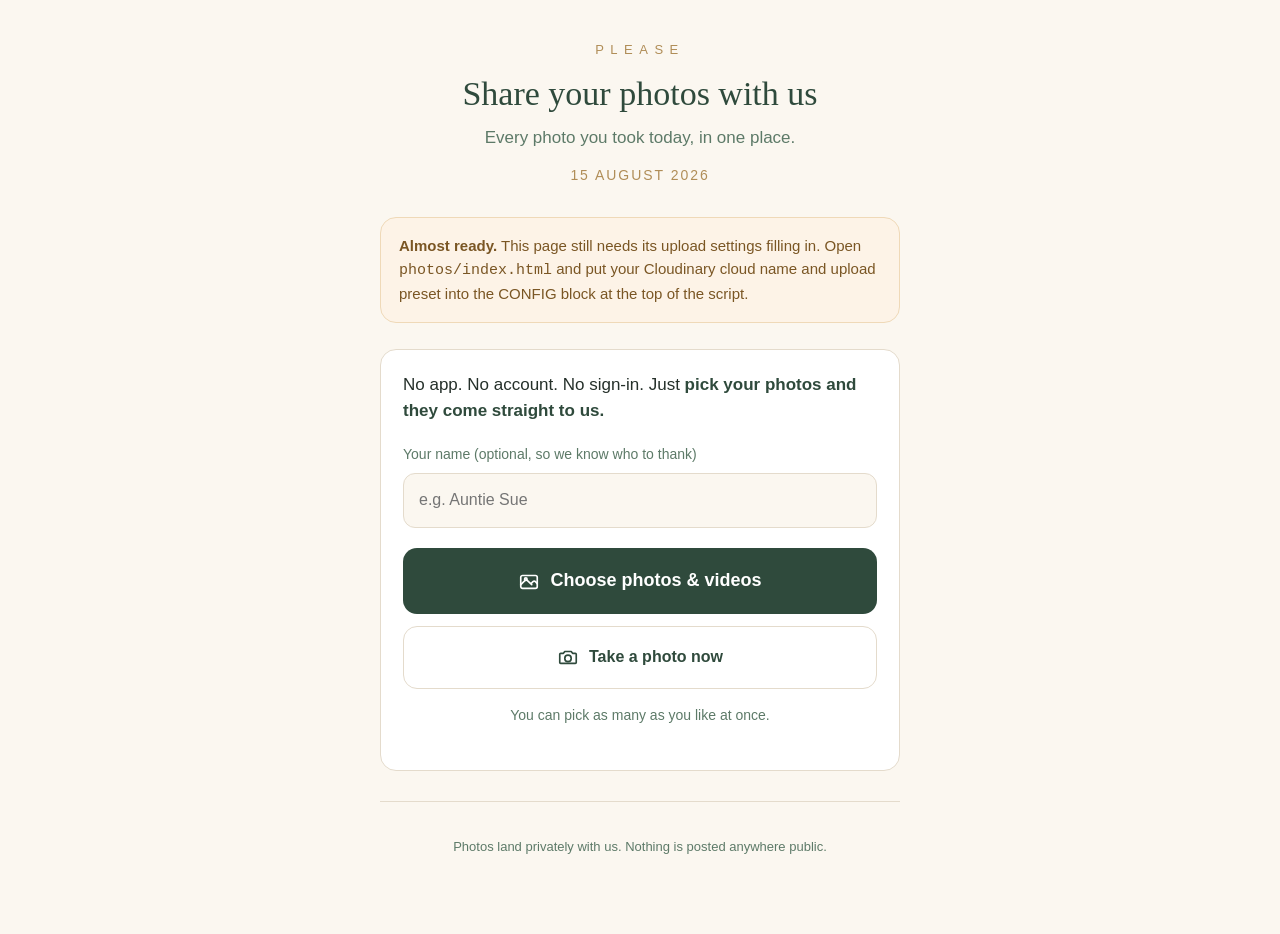
==== photos/index.html @ cc963e24 "Add QR-based guest photo upload page for the wedding Guests scan a QR code, land on /photos, and upl" ====
<!DOCTYPE html>
<html lang="en-GB">
<head>
<meta charset="utf-8" />
<meta name="viewport" content="width=device-width, initial-scale=1, viewport-fit=cover" />
<title>Share your photos with us</title>
<meta name="description" content="Send us the photos you took at our wedding. No app, no account, no fuss." />
<meta name="theme-color" content="#2f4a3c" />
<meta name="robots" content="noindex" />
<style>
  :root{
    --cream:#fbf7f0;
    --ink:#25302a;
    --green:#2f4a3c;
    --green-soft:#5d7a68;
    --gold:#b08d57;
    --line:#e4dbcc;
    --ok:#3f7d52;
    --bad:#a4453a;
    --radius:16px;
  }
  *{box-sizing:border-box}
  html,body{margin:0;padding:0}
  body{
    background:var(--cream);
    color:var(--ink);
    font:16px/1.55 -apple-system,BlinkMacSystemFont,"Segoe UI",Roboto,Helvetica,Arial,sans-serif;
    -webkit-text-size-adjust:100%;
    padding:0 0 64px;
  }
  .wrap{max-width:560px;margin:0 auto;padding:0 20px}
  header{text-align:center;padding:40px 0 8px}
  .flourish{color:var(--gold);letter-spacing:.5em;font-size:13px;text-transform:uppercase;margin:0 0 14px}
  h1{
    font-family:Georgia,"Times New Roman",serif;
    font-weight:400;
    font-size:34px;
    line-height:1.2;
    margin:0 0 10px;
    color:var(--green);
  }
  .sub{margin:0;color:var(--green-soft);font-size:17px}
  .date{margin:14px 0 0;color:var(--gold);font-size:14px;letter-spacing:.14em;text-transform:uppercase}

  .card{
    background:#fff;
    border:1px solid var(--line);
    border-radius:var(--radius);
    padding:22px;
    margin-top:26px;
  }
  .lede{margin:0 0 20px;font-size:17px}
  .lede strong{color:var(--green)}

  label.field{display:block;margin:0 0 20px}
  label.field span{display:block;font-size:14px;color:var(--green-soft);margin-bottom:7px}
  input[type=text]{
    width:100%;
    font:inherit;
    padding:14px 15px;
    border:1px solid var(--line);
    border-radius:12px;
    background:var(--cream);
    color:var(--ink);
  }
  input[type=text]:focus{outline:2px solid var(--gold);outline-offset:1px}

  .btn{
    display:flex;
    align-items:center;
    justify-content:center;
    gap:10px;
    width:100%;
    font:inherit;
    font-weight:600;
    padding:18px 20px;
    border-radius:14px;
    border:1px solid transparent;
    cursor:pointer;
    text-decoration:none;
    -webkit-tap-highlight-color:transparent;
  }
  .btn.primary{background:var(--green);color:#fff;font-size:18px}
  .btn.primary:active{background:#253b30}
  .btn.second{background:#fff;color:var(--green);border-color:var(--line);margin-top:12px}
  .btn.second:active{background:var(--cream)}
  .btn svg{width:22px;height:22px;flex:none}

  .hint{margin:16px 0 0;font-size:14px;color:var(--green-soft);text-align:center}

  #list{list-style:none;margin:22px 0 0;padding:0}
  #list li{
    display:flex;
    gap:12px;
    align-items:center;
    padding:11px 0;
    border-top:1px solid var(--line);
  }
  .thumb{
    width:46px;height:46px;flex:none;
    border-radius:9px;
    background:var(--cream) center/cover no-repeat;
    border:1px solid var(--line);
    display:flex;align-items:center;justify-content:center;
    color:var(--green-soft);font-size:18px;
  }
  .meta{flex:1;min-width:0}
  .fname{
    font-size:14px;
    white-space:nowrap;overflow:hidden;text-overflow:ellipsis;
    color:var(--green-soft);
  }
  .bar{height:6px;border-radius:6px;background:var(--line);margin-top:6px;overflow:hidden}
  .bar i{display:block;height:100%;width:0;background:var(--green);transition:width .25s ease}
  .state{font-size:13px;margin-top:5px;color:var(--green-soft)}
  li.done .state{color:var(--ok);font-weight:600}
  li.done .bar{display:none}
  li.failed .state{color:var(--bad)}
  li.failed .bar{display:none}
  .retry{
    font:inherit;font-size:13px;font-weight:600;
    background:none;border:0;color:var(--green);
    text-decoration:underline;cursor:pointer;padding:0;margin-left:8px;
  }

  #tally{
    margin-top:22px;
    text-align:center;
    background:#eef3ee;
    border:1px solid #d5e2d8;
    border-radius:var(--radius);
    padding:18px;
    color:var(--green);
    display:none;
  }
  #tally.show{display:block}
  #tally b{font-size:20px;font-family:Georgia,serif;font-weight:400}

  .notice{
    margin-top:22px;
    border-radius:var(--radius);
    padding:16px 18px;
    font-size:15px;
    display:none;
  }
  .notice.show{display:block}
  .notice.warn{background:#fdf3e7;border:1px solid #efd9b8;color:#7a5624}

  footer{text-align:center;margin-top:34px;font-size:13px;color:var(--green-soft);line-height:1.7}
  footer a{color:var(--green)}
  .rule{border:0;border-top:1px solid var(--line);margin:30px 0}
</style>
</head>
<body>

<div class="wrap">

  <header>
    <p class="flourish">Please</p>
    <h1 id="heading">Share your photos with us</h1>
    <p class="sub">Every photo you took today, in one place.</p>
    <p class="date" id="date-line"></p>
  </header>

  <div class="notice warn" id="setup-warning">
    <strong>Almost ready.</strong> This page still needs its upload settings filling in.
    Open <code>photos/index.html</code> and put your Cloudinary cloud name and upload preset into the
    CONFIG block at the top of the script.
  </div>

  <div class="card">
    <p class="lede">No app. No account. No sign-in. Just <strong>pick your photos and they come straight to us.</strong></p>

    <label class="field">
      <span>Your name (optional, so we know who to thank)</span>
      <input type="text" id="guest" autocomplete="name" placeholder="e.g. Auntie Sue" maxlength="60" />
    </label>

    <button class="btn primary" id="pick">
      <svg viewBox="0 0 24 24" fill="none" stroke="currentColor" stroke-width="1.8" stroke-linecap="round" stroke-linejoin="round" aria-hidden="true"><rect x="3" y="6" width="18" height="14" rx="2"/><path d="M3 16l4.5-4.5a2 2 0 0 1 2.8 0L15 16"/><path d="M14.5 14.5l1.8-1.8a2 2 0 0 1 2.8 0L21 15"/><circle cx="8.5" cy="10" r="1.4"/></svg>
      Choose photos &amp; videos
    </button>

    <button class="btn second" id="snap">
      <svg viewBox="0 0 24 24" fill="none" stroke="currentColor" stroke-width="1.8" stroke-linecap="round" stroke-linejoin="round" aria-hidden="true"><path d="M4 8h3l1.5-2h7L17 8h3a1 1 0 0 1 1 1v9a1 1 0 0 1-1 1H4a1 1 0 0 1-1-1V9a1 1 0 0 1 1-1z"/><circle cx="12" cy="13.5" r="3.5"/></svg>
      Take a photo now
    </button>

    <p class="hint">You can pick as many as you like at once.</p>

    <ul id="list"></ul>
  </div>

  <div id="tally"></div>

  <input type="file" id="file-pick" accept="image/*,video/*" multiple hidden />
  <input type="file" id="file-snap" accept="image/*" capture="environment" hidden />

  <hr class="rule" />

  <footer>
    <p id="google-line" style="display:none"></p>
    <p>Photos land privately with us. Nothing is posted anywhere public.</p>
  </footer>

</div>

<script>
/* ------------------------------------------------------------------
   CONFIG. Fill these four in, save, commit. Nothing else needs editing.
   Setup instructions are in photos/README.md.
------------------------------------------------------------------ */
var CONFIG = {
  // Shown as the big heading. Leave blank to keep "Share your photos with us".
  coupleNames: "",

  // Shown under the heading in small gold capitals. Leave blank to hide.
  weddingDate: "15 August 2026",

  // From your Cloudinary dashboard, top left. Example: "dxa1b2c3d"
  cloudName: "PASTE_CLOUD_NAME_HERE",

  // The unsigned upload preset you created. Example: "wedding_guests"
  uploadPreset: "PASTE_UPLOAD_PRESET_HERE",

  // Optional. A Google Photos shared album link, offered as an extra
  // for guests who already use Google Photos. Leave blank to hide.
  googlePhotosLink: ""
};

/* ------------------------------------------------------------------
   Everything below is the working part. You should not need to touch it.
------------------------------------------------------------------ */
(function () {
  "use strict";

  var MAX_IMAGE_BYTES = 9.5 * 1024 * 1024;   // Cloudinary free plan caps images at 10MB
  var MAX_VIDEO_BYTES = 99 * 1024 * 1024;    // and videos at 100MB
  var CONCURRENCY = 2;
  var MAX_ATTEMPTS = 3;

  var endpoint = "https://api.cloudinary.com/v1_1/" + CONFIG.cloudName + "/auto/upload";
  var configured = CONFIG.cloudName.indexOf("PASTE") === -1 &&
                   CONFIG.uploadPreset.indexOf("PASTE") === -1 &&
                   CONFIG.cloudName.length > 0 && CONFIG.uploadPreset.length > 0;

  var $ = function (id) { return document.getElementById(id); };
  var listEl = $("list");
  var guestEl = $("guest");
  var tallyEl = $("tally");

  var queue = [];
  var active = 0;
  var seq = 0;
  var sentThisVisit = 0;

  /* ---------- page furniture ---------- */

  if (CONFIG.coupleNames) {
    $("heading").textContent = CONFIG.coupleNames;
    document.title = CONFIG.coupleNames + " | Share your photos";
  }
  if (CONFIG.weddingDate) {
    $("date-line").textContent = CONFIG.weddingDate;
  }
  if (CONFIG.googlePhotosLink) {
    var gl = $("google-line");
    gl.style.display = "";
    gl.innerHTML = 'Already use Google Photos? You can also ' +
      '<a href="' + CONFIG.googlePhotosLink + '" rel="noopener">add them to our shared album</a>.';
  }
  if (!configured) {
    $("setup-warning").classList.add("show");
  }

  try {
    var savedName = localStorage.getItem("wedding_guest_name");
    if (savedName) { guestEl.value = savedName; }
  } catch (e) {}

  guestEl.addEventListener("change", function () {
    try { localStorage.setItem("wedding_guest_name", guestEl.value.trim()); } catch (e) {}
  });

  $("pick").addEventListener("click", function () { $("file-pick").click(); });
  $("snap").addEventListener("click", function () { $("file-snap").click(); });
  $("file-pick").addEventListener("change", onFiles);
  $("file-snap").addEventListener("change", onFiles);

  window.addEventListener("beforeunload", function (e) {
    if (active > 0 || queue.some(function (i) { return i.status === "waiting"; })) {
      e.preventDefault();
      e.returnValue = "";
    }
  });

  /* ---------- picking files ---------- */

  function onFiles(ev) {
    var files = Array.prototype.slice.call(ev.target.files || []);
    ev.target.value = "";
    if (!files.length) { return; }

    if (!configured) {
      alert("This page is not finished being set up yet. Please tell the couple.");
      return;
    }

    files.forEach(addToQueue);
    pump();
  }

  function addToQueue(file) {
    var item = {
      id: ++seq,
      file: file,
      name: file.name || ("photo-" + seq),
      isVideo: (file.type || "").indexOf("video/") === 0,
      status: "waiting",
      attempts: 0
    };
    item.el = renderRow(item);
    queue.push(item);
  }

  function renderRow(item) {
    var li = document.createElement("li");
    li.id = "row-" + item.id;

    var thumb = document.createElement("div");
    thumb.className = "thumb";
    if (item.isVideo) {
      thumb.textContent = "▶";
    } else {
      try {
        var url = URL.createObjectURL(item.file);
        thumb.style.backgroundImage = "url(" + url + ")";
        item.objectUrl = url;
      } catch (e) {
        thumb.textContent = "✦";
      }
    }

    var meta = document.createElement("div");
    meta.className = "meta";

    var fname = document.createElement("div");
    fname.className = "fname";
    fname.textContent = item.name;

    var bar = document.createElement("div");
    bar.className = "bar";
    var fill = document.createElement("i");
    bar.appendChild(fill);

    var state = document.createElement("div");
    state.className = "state";
    state.textContent = "Waiting";

    meta.appendChild(fname);
    meta.appendChild(bar);
    meta.appendChild(state);
    li.appendChild(thumb);
    li.appendChild(meta);
    listEl.appendChild(li);

    item.fill = fill;
    item.state = state;
    return li;
  }

  function setState(item, text, cls) {
    item.state.textContent = text;
    item.el.className = cls || "";
  }

  function setProgress(item, pct) {
    item.fill.style.width = Math.max(2, Math.min(100, pct)) + "%";
  }

  /* ---------- the queue ---------- */

  function pump() {
    while (active < CONCURRENCY) {
      var next = null;
      for (var i = 0; i < queue.length; i++) {
        if (queue[i].status === "waiting") { next = queue[i]; break; }
      }
      if (!next) { return; }
      start(next);
    }
  }

  function start(item) {
    item.status = "running";
    active++;
    item.attempts++;
    setState(item, "Getting it ready");
    setProgress(item, 3);

    prepare(item.file).then(function (blob) {
      if (item.isVideo && blob.size > MAX_VIDEO_BYTES) {
        throw new Error("TOO_BIG_VIDEO");
      }
      return send(item, blob);
    }).then(function () {
      item.status = "done";
      active--;
      sentThisVisit++;
      setState(item, "Sent, thank you", "done");
      if (item.objectUrl) { try { URL.revokeObjectURL(item.objectUrl); } catch (e) {} }
      updateTally();
      pump();
    }).catch(function (err) {
      active--;
      var fatal = err && (err.message === "TOO_BIG_VIDEO" || err.fatal);

      if (!fatal && item.attempts < MAX_ATTEMPTS) {
        item.status = "waiting";
        setState(item, "Connection wobbled, trying again");
        setTimeout(pump, 1200 * item.attempts);
        return;
      }

      item.status = "failed";
      if (err && err.message === "TOO_BIG_VIDEO") {
        setState(item, "This video is too long to send. A shorter clip will work.", "failed");
      } else {
        setState(item, "Did not send.", "failed");
        var again = document.createElement("button");
        again.className = "retry";
        again.type = "button";
        again.textContent = "Try again";
        again.addEventListener("click", function () {
          again.remove();
          item.attempts = 0;
          item.status = "waiting";
          setState(item, "Waiting");
          pump();
        });
        item.state.appendChild(again);
      }
      pump();
    });
  }

  function updateTally() {
    if (!sentThisVisit) { return; }
    tallyEl.classList.add("show");
    tallyEl.innerHTML = "<b>" + sentThisVisit + (sentThisVisit === 1 ? " photo" : " photos") +
      " safely with us.</b><br>Thank you. Come back and add more any time today.";
  }

  /* ---------- shrink only when we have to ---------- */

  function prepare(file) {
    if ((file.type || "").indexOf("image/") !== 0) {
      return Promise.resolve(file);
    }
    if (file.size <= MAX_IMAGE_BYTES) {
      return Promise.resolve(file);
    }
    return shrink(file).catch(function () { return file; });
  }

  function shrink(file) {
    return loadImage(file).then(function (img) {
      var attempts = [
        { max: 3200, q: 0.86 },
        { max: 2600, q: 0.80 },
        { max: 2000, q: 0.72 }
      ];

      function tryAt(i) {
        if (i >= attempts.length) { return Promise.resolve(file); }
        var a = attempts[i];
        var w = img.width, h = img.height;
        var scale = Math.min(1, a.max / Math.max(w, h));
        var canvas = document.createElement("canvas");
        canvas.width = Math.round(w * scale);
        canvas.height = Math.round(h * scale);
        canvas.getContext("2d").drawImage(img, 0, 0, canvas.width, canvas.height);

        return toBlob(canvas, a.q).then(function (blob) {
          if (blob && blob.size <= MAX_IMAGE_BYTES) { return blob; }
          return tryAt(i + 1);
        });
      }

      return tryAt(0);
    });
  }

  function loadImage(file) {
    if (window.createImageBitmap) {
      return createImageBitmap(file);
    }
    return new Promise(function (resolve, reject) {
      var img = new Image();
      var url = URL.createObjectURL(file);
      img.onload = function () { URL.revokeObjectURL(url); resolve(img); };
      img.onerror = function () { URL.revokeObjectURL(url); reject(new Error("decode")); };
      img.src = url;
    });
  }

  function toBlob(canvas, quality) {
    return new Promise(function (resolve) {
      canvas.toBlob(function (b) { resolve(b); }, "image/jpeg", quality);
    });
  }

  /* ---------- the upload itself ---------- */

  function send(item, blob, minimal) {
    return new Promise(function (resolve, reject) {
      var form = new FormData();
      form.append("file", blob, item.name);
      form.append("upload_preset", CONFIG.uploadPreset);

      if (!minimal) {
        var who = guestEl.value.trim();
        if (who) {
          form.append("context", "guest=" + who.replace(/[|=]/g, " ").slice(0, 60));
          var tag = who.toLowerCase().replace(/[^a-z0-9]+/g, "-").replace(/^-|-$/g, "").slice(0, 40);
          if (tag) { form.append("tags", "guest-upload," + tag); }
        } else {
          form.append("tags", "guest-upload");
        }
      }

      var xhr = new XMLHttpRequest();
      xhr.open("POST", endpoint, true);
      xhr.timeout = 10 * 60 * 1000;

      xhr.upload.onprogress = function (e) {
        if (e.lengthComputable) {
          var pct = Math.round((e.loaded / e.total) * 100);
          setProgress(item, pct);
          setState(item, pct < 100 ? "Sending " + pct + "%" : "Nearly there");
        }
      };

      xhr.onload = function () {
        if (xhr.status >= 200 && xhr.status < 300) {
          resolve();
          return;
        }
        // If the preset rejects the extra fields, send the bare minimum instead.
        if (xhr.status === 400 && !minimal) {
          send(item, blob, true).then(resolve, reject);
          return;
        }
        var err = new Error("HTTP " + xhr.status);
        if (xhr.status === 400 || xhr.status === 401 || xhr.status === 403 || xhr.status === 420) {
          err.fatal = true;
        }
        reject(err);
      };

      xhr.onerror = function () { reject(new Error("network")); };
      xhr.ontimeout = function () { reject(new Error("timeout")); };
      xhr.onabort = function () { reject(new Error("aborted")); };

      xhr.send(form);
    });
  }
})();
</script>
</body>
</html>
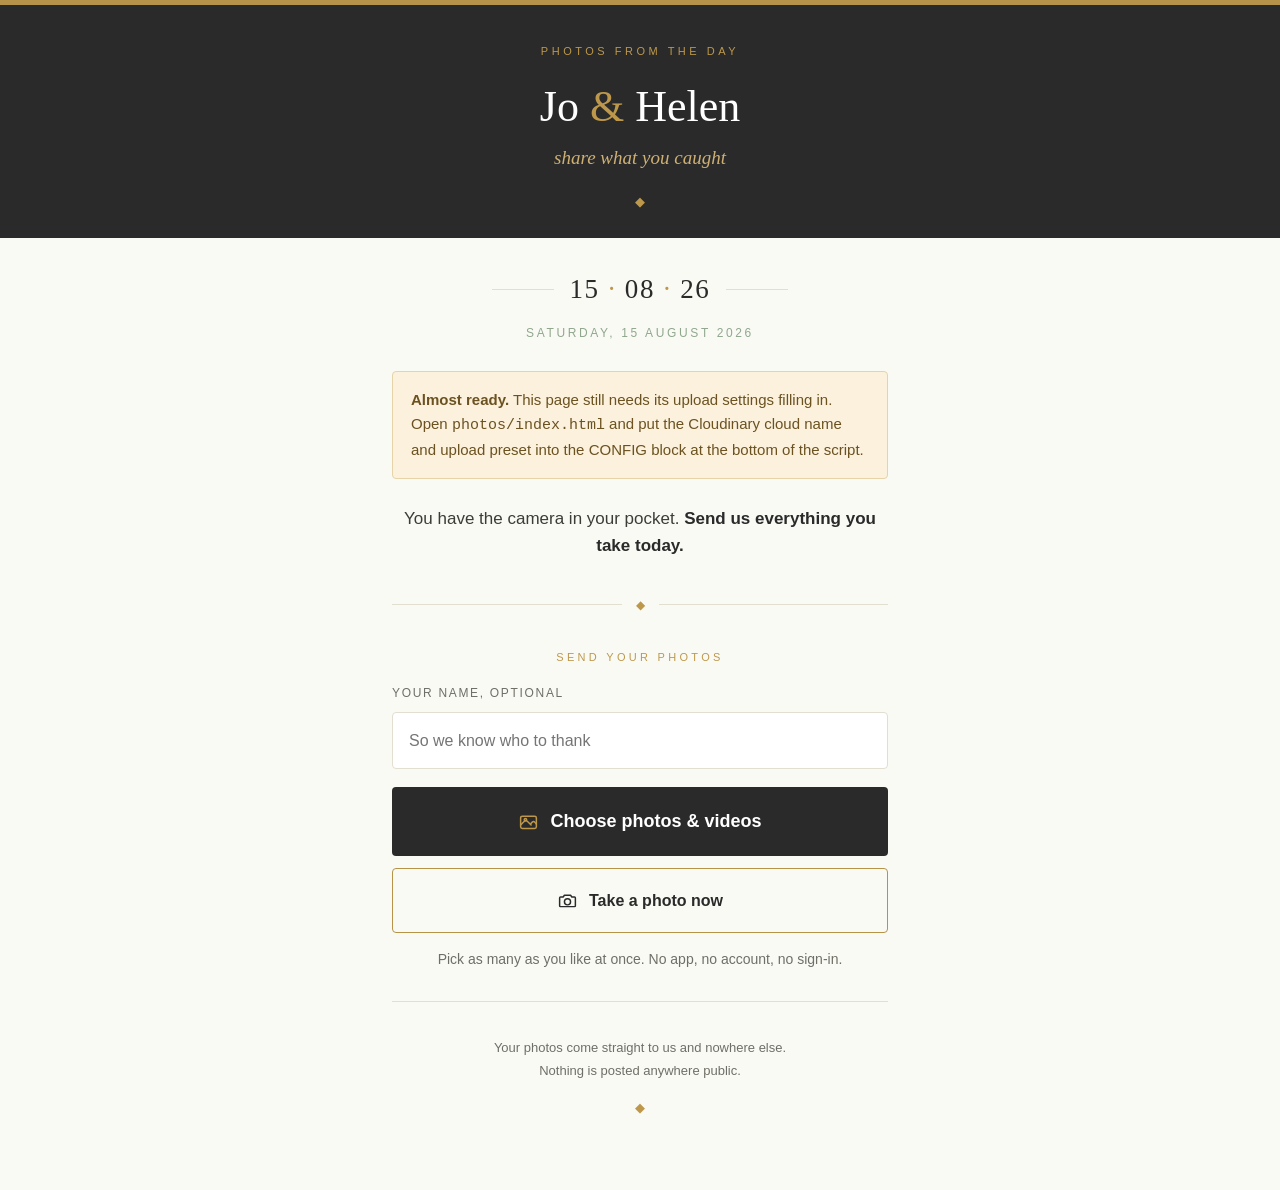
==== commit 2446b432: "Restyle the photo upload page and signs in the wedding brand Colours sampled directly from our_weddi" ====
--- a/photos/index.html
+++ b/photos/index.html
@@ -3,196 +3,253 @@
 <head>
 <meta charset="utf-8" />
 <meta name="viewport" content="width=device-width, initial-scale=1, viewport-fit=cover" />
-<title>Share your photos with us</title>
+<title>Jo &amp; Helen | Share your photos</title>
 <meta name="description" content="Send us the photos you took at our wedding. No app, no account, no fuss." />
-<meta name="theme-color" content="#2f4a3c" />
+<meta name="theme-color" content="#2a2a2a" />
 <meta name="robots" content="noindex" />
 <style>
   :root{
-    --cream:#fbf7f0;
-    --ink:#25302a;
-    --green:#2f4a3c;
-    --green-soft:#5d7a68;
-    --gold:#b08d57;
-    --line:#e4dbcc;
-    --ok:#3f7d52;
-    --bad:#a4453a;
-    --radius:16px;
+    --charcoal:#2a2a2a;
+    --cream:#fafaf5;
+    --gold:#bd984b;
+    --gold-rule:#b79349;
+    --gold-light:#ceb074;
+    --sage:#90a78d;
+    --ink:#2a2a2a;
+    --muted:#6f6f68;
+    --hair:#e2ded0;
+    --serif:Georgia,"Times New Roman",Times,serif;
   }
   *{box-sizing:border-box}
   html,body{margin:0;padding:0}
   body{
     background:var(--cream);
     color:var(--ink);
-    font:16px/1.55 -apple-system,BlinkMacSystemFont,"Segoe UI",Roboto,Helvetica,Arial,sans-serif;
+    font:16px/1.6 -apple-system,BlinkMacSystemFont,"Segoe UI",Roboto,Helvetica,Arial,sans-serif;
     -webkit-text-size-adjust:100%;
-    padding:0 0 64px;
-  }
-  .wrap{max-width:560px;margin:0 auto;padding:0 20px}
-  header{text-align:center;padding:40px 0 8px}
-  .flourish{color:var(--gold);letter-spacing:.5em;font-size:13px;text-transform:uppercase;margin:0 0 14px}
-  h1{
-    font-family:Georgia,"Times New Roman",serif;
+    padding-bottom:60px;
+  }
+  .wrap{max-width:540px;margin:0 auto;padding:0 22px}
+
+  /* ---------- charcoal header band, as per the invitation ---------- */
+  .band{
+    background:var(--charcoal);
+    border-top:5px solid var(--gold-rule);
+    color:#fff;
+    text-align:center;
+    padding:38px 22px 30px;
+  }
+  .eyebrow{
+    margin:0 0 22px;
+    color:var(--gold);
+    font-size:11px;
+    letter-spacing:.32em;
+    text-transform:uppercase;
+  }
+  .names{
+    font-family:var(--serif);
     font-weight:400;
-    font-size:34px;
-    line-height:1.2;
-    margin:0 0 10px;
-    color:var(--green);
-  }
-  .sub{margin:0;color:var(--green-soft);font-size:17px}
-  .date{margin:14px 0 0;color:var(--gold);font-size:14px;letter-spacing:.14em;text-transform:uppercase}
-
-  .card{
+    font-size:44px;
+    line-height:1.1;
+    margin:0 0 12px;
+    color:#fff;
+  }
+  .names .amp{color:var(--gold)}
+  .band .italic{
+    font-family:var(--serif);
+    font-style:italic;
+    font-size:19px;
+    color:var(--gold-light);
+    margin:0 0 22px;
+  }
+  .diamond{
+    color:var(--gold);
+    font-size:13px;
+    line-height:1;
+    margin:0;
+  }
+
+  /* ---------- date treatment ---------- */
+  .datewrap{text-align:center;padding:30px 0 4px}
+  .dateline{
+    display:flex;align-items:center;justify-content:center;gap:16px;
+  }
+  .dateline span{
+    font-family:var(--serif);
+    font-size:27px;
+    letter-spacing:.06em;
+    color:var(--ink);
+    white-space:nowrap;
+  }
+  .dateline span i{color:var(--gold);font-style:normal}
+  .dateline em{flex:0 1 62px;height:1px;background:var(--hair);display:block}
+  .dayline{
+    margin:12px 0 0;
+    color:var(--sage);
+    font-size:12px;
+    letter-spacing:.22em;
+    text-transform:uppercase;
+  }
+
+  hr.rule{border:0;border-top:1px solid var(--hair);margin:30px 0}
+  .divider{text-align:center;margin:32px 0;position:relative}
+  .divider::before{
+    content:"";position:absolute;left:0;right:0;top:50%;
+    border-top:1px solid var(--hair);
+  }
+  .divider span{
+    position:relative;background:var(--cream);padding:0 14px;
+    color:var(--gold);font-size:12px;line-height:1;
+  }
+
+  .lede{margin:26px 0 24px;font-size:17px;text-align:center;color:#3d3d38}
+  .lede strong{color:var(--ink)}
+
+  .section-label{
+    text-align:center;
+    color:var(--gold);
+    font-size:11px;
+    letter-spacing:.3em;
+    text-transform:uppercase;
+    margin:0 0 18px;
+  }
+
+  label.field{display:block;margin:0 0 18px}
+  label.field span{
+    display:block;font-size:12px;letter-spacing:.14em;text-transform:uppercase;
+    color:var(--muted);margin-bottom:8px;
+  }
+  input[type=text]{
+    width:100%;font:inherit;
+    padding:15px 16px;
+    border:1px solid var(--hair);
+    border-radius:4px;
     background:#fff;
-    border:1px solid var(--line);
-    border-radius:var(--radius);
-    padding:22px;
-    margin-top:26px;
-  }
-  .lede{margin:0 0 20px;font-size:17px}
-  .lede strong{color:var(--green)}
-
-  label.field{display:block;margin:0 0 20px}
-  label.field span{display:block;font-size:14px;color:var(--green-soft);margin-bottom:7px}
-  input[type=text]{
-    width:100%;
-    font:inherit;
-    padding:14px 15px;
-    border:1px solid var(--line);
-    border-radius:12px;
-    background:var(--cream);
     color:var(--ink);
   }
   input[type=text]:focus{outline:2px solid var(--gold);outline-offset:1px}
 
   .btn{
-    display:flex;
-    align-items:center;
-    justify-content:center;
-    gap:10px;
-    width:100%;
-    font:inherit;
-    font-weight:600;
-    padding:18px 20px;
-    border-radius:14px;
+    display:flex;align-items:center;justify-content:center;gap:11px;
+    width:100%;font:inherit;font-weight:600;
+    padding:19px 20px;
+    border-radius:4px;
     border:1px solid transparent;
-    cursor:pointer;
-    text-decoration:none;
+    cursor:pointer;text-decoration:none;
     -webkit-tap-highlight-color:transparent;
   }
-  .btn.primary{background:var(--green);color:#fff;font-size:18px}
-  .btn.primary:active{background:#253b30}
-  .btn.second{background:#fff;color:var(--green);border-color:var(--line);margin-top:12px}
-  .btn.second:active{background:var(--cream)}
-  .btn svg{width:22px;height:22px;flex:none}
-
-  .hint{margin:16px 0 0;font-size:14px;color:var(--green-soft);text-align:center}
-
-  #list{list-style:none;margin:22px 0 0;padding:0}
-  #list li{
-    display:flex;
-    gap:12px;
-    align-items:center;
-    padding:11px 0;
-    border-top:1px solid var(--line);
-  }
+  .btn.primary{background:var(--charcoal);color:#fff;font-size:18px}
+  .btn.primary:active{background:#161616}
+  .btn.second{background:transparent;color:var(--charcoal);border-color:var(--gold-rule);margin-top:12px}
+  .btn.second:active{background:#f2efe2}
+  .btn svg{width:21px;height:21px;flex:none}
+  .btn.primary svg{color:var(--gold)}
+
+  .hint{margin:15px 0 0;font-size:14px;color:var(--muted);text-align:center}
+
+  #list{list-style:none;margin:24px 0 0;padding:0}
+  #list li{display:flex;gap:13px;align-items:center;padding:12px 0;border-top:1px solid var(--hair)}
   .thumb{
     width:46px;height:46px;flex:none;
-    border-radius:9px;
-    background:var(--cream) center/cover no-repeat;
-    border:1px solid var(--line);
+    border-radius:3px;
+    background:#efece0 center/cover no-repeat;
+    border:1px solid var(--hair);
     display:flex;align-items:center;justify-content:center;
-    color:var(--green-soft);font-size:18px;
+    color:var(--gold);font-size:17px;
   }
   .meta{flex:1;min-width:0}
-  .fname{
-    font-size:14px;
-    white-space:nowrap;overflow:hidden;text-overflow:ellipsis;
-    color:var(--green-soft);
-  }
-  .bar{height:6px;border-radius:6px;background:var(--line);margin-top:6px;overflow:hidden}
-  .bar i{display:block;height:100%;width:0;background:var(--green);transition:width .25s ease}
-  .state{font-size:13px;margin-top:5px;color:var(--green-soft)}
-  li.done .state{color:var(--ok);font-weight:600}
-  li.done .bar{display:none}
-  li.failed .state{color:var(--bad)}
-  li.failed .bar{display:none}
+  .fname{font-size:14px;white-space:nowrap;overflow:hidden;text-overflow:ellipsis;color:var(--muted)}
+  .bar{height:5px;border-radius:5px;background:#eae6d8;margin-top:7px;overflow:hidden}
+  .bar i{display:block;height:100%;width:0;background:var(--gold);transition:width .25s ease}
+  .state{font-size:13px;margin-top:6px;color:var(--muted)}
+  li.done .state{color:#5c7a58;font-weight:600}
+  li.done .bar,li.failed .bar{display:none}
+  li.failed .state{color:#9c4a3c}
   .retry{
     font:inherit;font-size:13px;font-weight:600;
-    background:none;border:0;color:var(--green);
+    background:none;border:0;color:var(--charcoal);
     text-decoration:underline;cursor:pointer;padding:0;margin-left:8px;
   }
 
   #tally{
-    margin-top:22px;
+    display:none;
+    margin-top:28px;
+    background:var(--charcoal);
+    color:#fff;
     text-align:center;
-    background:#eef3ee;
-    border:1px solid #d5e2d8;
-    border-radius:var(--radius);
-    padding:18px;
-    color:var(--green);
-    display:none;
+    padding:26px 22px;
+    border-top:3px solid var(--gold-rule);
   }
   #tally.show{display:block}
-  #tally b{font-size:20px;font-family:Georgia,serif;font-weight:400}
-
-  .notice{
-    margin-top:22px;
-    border-radius:var(--radius);
-    padding:16px 18px;
-    font-size:15px;
-    display:none;
-  }
+  #tally b{
+    display:block;
+    font-family:var(--serif);font-weight:400;font-size:26px;
+    color:var(--gold);margin-bottom:7px;
+  }
+  #tally p{margin:0;font-size:15px;color:#ddd9cd}
+
+  .notice{margin-top:24px;border-radius:4px;padding:16px 18px;font-size:15px;display:none}
   .notice.show{display:block}
-  .notice.warn{background:#fdf3e7;border:1px solid #efd9b8;color:#7a5624}
-
-  footer{text-align:center;margin-top:34px;font-size:13px;color:var(--green-soft);line-height:1.7}
-  footer a{color:var(--green)}
-  .rule{border:0;border-top:1px solid var(--line);margin:30px 0}
+  .notice.warn{background:#fbf1dd;border:1px solid #e6d3a8;color:#6b5220}
+
+  footer{text-align:center;margin-top:34px;font-size:13px;color:var(--muted);line-height:1.8}
+  footer a{color:var(--charcoal)}
 </style>
 </head>
 <body>
 
+<div class="band">
+  <p class="eyebrow">Photos from the day</p>
+  <h1 class="names" id="heading">Jo <span class="amp">&amp;</span> Helen</h1>
+  <p class="italic">share what you caught</p>
+  <p class="diamond">&#9670;</p>
+</div>
+
 <div class="wrap">
 
-  <header>
-    <p class="flourish">Please</p>
-    <h1 id="heading">Share your photos with us</h1>
-    <p class="sub">Every photo you took today, in one place.</p>
-    <p class="date" id="date-line"></p>
-  </header>
+  <div class="datewrap">
+    <div class="dateline">
+      <em></em><span>15 <i>&middot;</i> 08 <i>&middot;</i> 26</span><em></em>
+    </div>
+    <p class="dayline" id="date-line">Saturday, 15 August 2026</p>
+  </div>
 
   <div class="notice warn" id="setup-warning">
     <strong>Almost ready.</strong> This page still needs its upload settings filling in.
-    Open <code>photos/index.html</code> and put your Cloudinary cloud name and upload preset into the
-    CONFIG block at the top of the script.
+    Open <code>photos/index.html</code> and put the Cloudinary cloud name and upload preset
+    into the CONFIG block at the bottom of the script.
   </div>
 
-  <div class="card">
-    <p class="lede">No app. No account. No sign-in. Just <strong>pick your photos and they come straight to us.</strong></p>
-
-    <label class="field">
-      <span>Your name (optional, so we know who to thank)</span>
-      <input type="text" id="guest" autocomplete="name" placeholder="e.g. Auntie Sue" maxlength="60" />
-    </label>
-
-    <button class="btn primary" id="pick">
-      <svg viewBox="0 0 24 24" fill="none" stroke="currentColor" stroke-width="1.8" stroke-linecap="round" stroke-linejoin="round" aria-hidden="true"><rect x="3" y="6" width="18" height="14" rx="2"/><path d="M3 16l4.5-4.5a2 2 0 0 1 2.8 0L15 16"/><path d="M14.5 14.5l1.8-1.8a2 2 0 0 1 2.8 0L21 15"/><circle cx="8.5" cy="10" r="1.4"/></svg>
-      Choose photos &amp; videos
-    </button>
-
-    <button class="btn second" id="snap">
-      <svg viewBox="0 0 24 24" fill="none" stroke="currentColor" stroke-width="1.8" stroke-linecap="round" stroke-linejoin="round" aria-hidden="true"><path d="M4 8h3l1.5-2h7L17 8h3a1 1 0 0 1 1 1v9a1 1 0 0 1-1 1H4a1 1 0 0 1-1-1V9a1 1 0 0 1 1-1z"/><circle cx="12" cy="13.5" r="3.5"/></svg>
-      Take a photo now
-    </button>
-
-    <p class="hint">You can pick as many as you like at once.</p>
-
-    <ul id="list"></ul>
-  </div>
-
-  <div id="tally"></div>
-
+  <p class="lede">You have the camera in your pocket. <strong>Send us everything you take today.</strong></p>
+
+  <div class="divider"><span>&#9670;</span></div>
+
+  <p class="section-label">Send your photos</p>
+
+  <label class="field">
+    <span>Your name, optional</span>
+    <input type="text" id="guest" autocomplete="name" placeholder="So we know who to thank" maxlength="60" />
+  </label>
+
+  <button class="btn primary" id="pick">
+    <svg viewBox="0 0 24 24" fill="none" stroke="currentColor" stroke-width="1.7" stroke-linecap="round" stroke-linejoin="round" aria-hidden="true"><rect x="3" y="6" width="18" height="14" rx="2"/><path d="M3 16l4.5-4.5a2 2 0 0 1 2.8 0L15 16"/><path d="M14.5 14.5l1.8-1.8a2 2 0 0 1 2.8 0L21 15"/><circle cx="8.5" cy="10" r="1.4"/></svg>
+    Choose photos &amp; videos
+  </button>
+
+  <button class="btn second" id="snap">
+    <svg viewBox="0 0 24 24" fill="none" stroke="currentColor" stroke-width="1.7" stroke-linecap="round" stroke-linejoin="round" aria-hidden="true"><path d="M4 8h3l1.5-2h7L17 8h3a1 1 0 0 1 1 1v9a1 1 0 0 1-1 1H4a1 1 0 0 1-1-1V9a1 1 0 0 1 1-1z"/><circle cx="12" cy="13.5" r="3.5"/></svg>
+    Take a photo now
+  </button>
+
+  <p class="hint">Pick as many as you like at once. No app, no account, no sign-in.</p>
+
+  <ul id="list"></ul>
+
+</div>
+
+<div id="tally"></div>
+
+<div class="wrap">
   <input type="file" id="file-pick" accept="image/*,video/*" multiple hidden />
   <input type="file" id="file-snap" accept="image/*" capture="environment" hidden />
 
@@ -200,31 +257,25 @@
 
   <footer>
     <p id="google-line" style="display:none"></p>
-    <p>Photos land privately with us. Nothing is posted anywhere public.</p>
+    <p>Your photos come straight to us and nowhere else.<br />Nothing is posted anywhere public.</p>
+    <p style="color:var(--gold)">&#9670;</p>
   </footer>
-
 </div>
 
 <script>
 /* ------------------------------------------------------------------
-   CONFIG. Fill these four in, save, commit. Nothing else needs editing.
+   CONFIG. Fill in cloudName and uploadPreset, save, commit.
    Setup instructions are in photos/README.md.
 ------------------------------------------------------------------ */
 var CONFIG = {
-  // Shown as the big heading. Leave blank to keep "Share your photos with us".
-  coupleNames: "",
-
-  // Shown under the heading in small gold capitals. Leave blank to hide.
-  weddingDate: "15 August 2026",
-
-  // From your Cloudinary dashboard, top left. Example: "dxa1b2c3d"
+  // From the Cloudinary dashboard, top left. Example: "dxa1b2c3d"
   cloudName: "PASTE_CLOUD_NAME_HERE",
 
   // The unsigned upload preset you created. Example: "wedding_guests"
   uploadPreset: "PASTE_UPLOAD_PRESET_HERE",
 
-  // Optional. A Google Photos shared album link, offered as an extra
-  // for guests who already use Google Photos. Leave blank to hide.
+  // Optional. A Google Photos shared album link, offered as an extra for
+  // guests who already use Google Photos. Leave blank to hide the line.
   googlePhotosLink: ""
 };
 
@@ -256,13 +307,6 @@
 
   /* ---------- page furniture ---------- */
 
-  if (CONFIG.coupleNames) {
-    $("heading").textContent = CONFIG.coupleNames;
-    document.title = CONFIG.coupleNames + " | Share your photos";
-  }
-  if (CONFIG.weddingDate) {
-    $("date-line").textContent = CONFIG.weddingDate;
-  }
   if (CONFIG.googlePhotosLink) {
     var gl = $("google-line");
     gl.style.display = "";
@@ -302,7 +346,7 @@
     if (!files.length) { return; }
 
     if (!configured) {
-      alert("This page is not finished being set up yet. Please tell the couple.");
+      alert("This page is not quite finished being set up. Please tell Jo or Helen.");
       return;
     }
 
@@ -337,7 +381,7 @@
         thumb.style.backgroundImage = "url(" + url + ")";
         item.objectUrl = url;
       } catch (e) {
-        thumb.textContent = "✦";
+        thumb.textContent = "◆";
       }
     }
 
@@ -447,19 +491,16 @@
   function updateTally() {
     if (!sentThisVisit) { return; }
     tallyEl.classList.add("show");
-    tallyEl.innerHTML = "<b>" + sentThisVisit + (sentThisVisit === 1 ? " photo" : " photos") +
-      " safely with us.</b><br>Thank you. Come back and add more any time today.";
+    tallyEl.innerHTML =
+      "<b>" + sentThisVisit + (sentThisVisit === 1 ? " photo safely with us" : " photos safely with us") + "</b>" +
+      "<p>Thank you. Come back and add more any time today.</p>";
   }
 
   /* ---------- shrink only when we have to ---------- */
 
   function prepare(file) {
-    if ((file.type || "").indexOf("image/") !== 0) {
-      return Promise.resolve(file);
-    }
-    if (file.size <= MAX_IMAGE_BYTES) {
-      return Promise.resolve(file);
-    }
+    if ((file.type || "").indexOf("image/") !== 0) { return Promise.resolve(file); }
+    if (file.size <= MAX_IMAGE_BYTES) { return Promise.resolve(file); }
     return shrink(file).catch(function () { return file; });
   }
 
@@ -492,9 +533,7 @@
   }
 
   function loadImage(file) {
-    if (window.createImageBitmap) {
-      return createImageBitmap(file);
-    }
+    if (window.createImageBitmap) { return createImageBitmap(file); }
     return new Promise(function (resolve, reject) {
       var img = new Image();
       var url = URL.createObjectURL(file);
@@ -542,15 +581,9 @@
       };
 
       xhr.onload = function () {
-        if (xhr.status >= 200 && xhr.status < 300) {
-          resolve();
-          return;
-        }
+        if (xhr.status >= 200 && xhr.status < 300) { resolve(); return; }
         // If the preset rejects the extra fields, send the bare minimum instead.
-        if (xhr.status === 400 && !minimal) {
-          send(item, blob, true).then(resolve, reject);
-          return;
-        }
+        if (xhr.status === 400 && !minimal) { send(item, blob, true).then(resolve, reject); return; }
         var err = new Error("HTTP " + xhr.status);
         if (xhr.status === 400 || xhr.status === 401 || xhr.status === 403 || xhr.status === 420) {
           err.fatal = true;
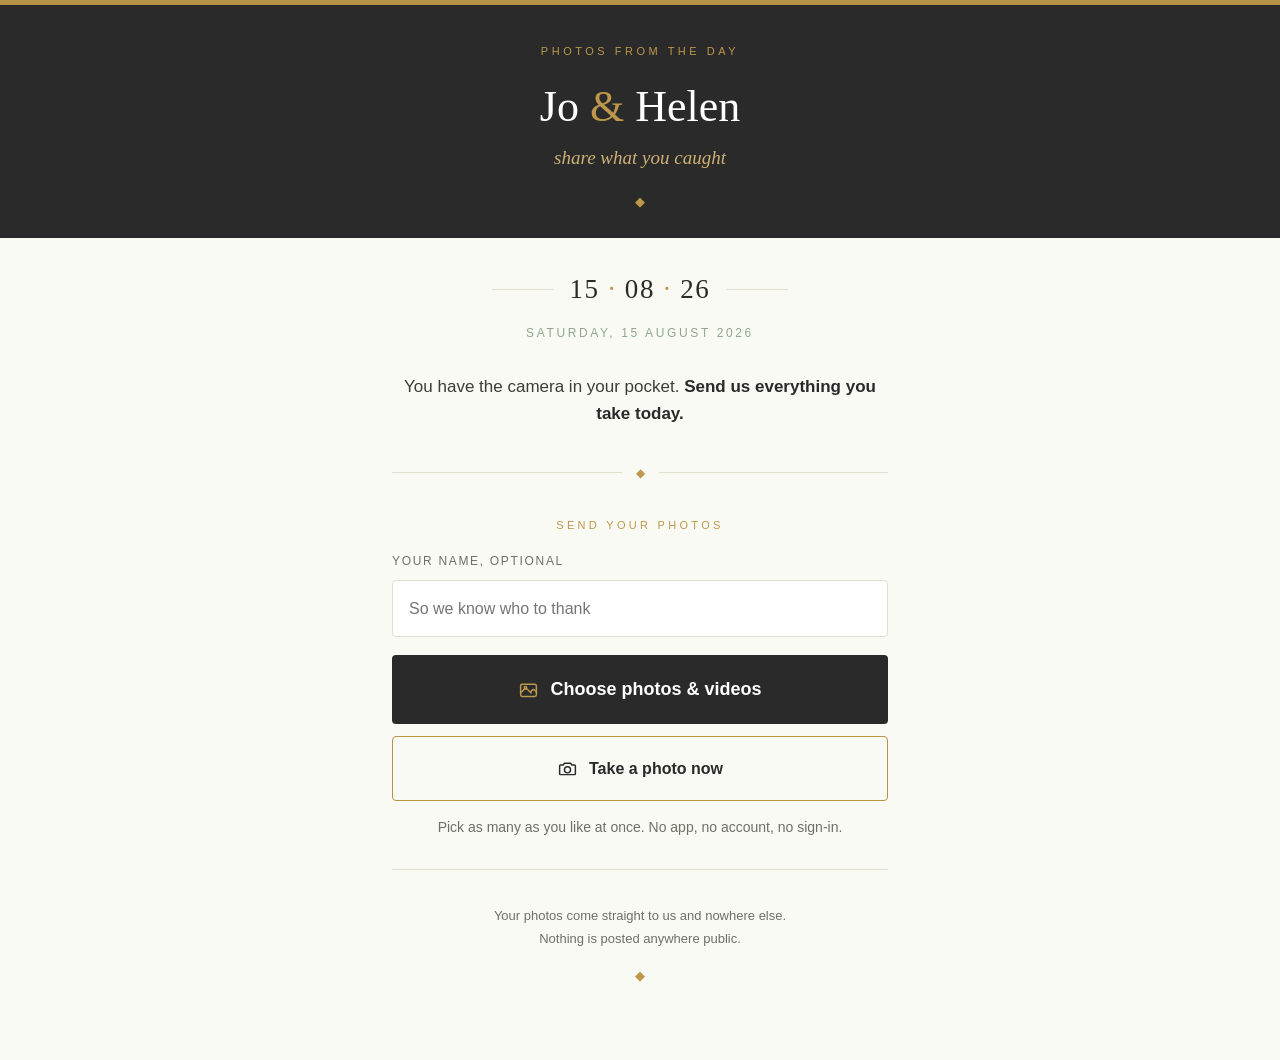
==== commit ce14e79d: "Point the uploader at the live Cloudinary environment Sets cloudName to e6mkmmmw, the product enviro" ====
--- a/photos/index.html
+++ b/photos/index.html
@@ -268,11 +268,11 @@
    Setup instructions are in photos/README.md.
 ------------------------------------------------------------------ */
 var CONFIG = {
-  // From the Cloudinary dashboard, top left. Example: "dxa1b2c3d"
-  cloudName: "PASTE_CLOUD_NAME_HERE",
-
-  // The unsigned upload preset you created. Example: "wedding_guests"
-  uploadPreset: "PASTE_UPLOAD_PRESET_HERE",
+  // The product environment name shown top left in the Cloudinary console.
+  cloudName: "e6mkmmmw",
+
+  // The unsigned upload preset. This name must match the console exactly.
+  uploadPreset: "wedding_guests",
 
   // Optional. A Google Photos shared album link, offered as an extra for
   // guests who already use Google Photos. Leave blank to hide the line.
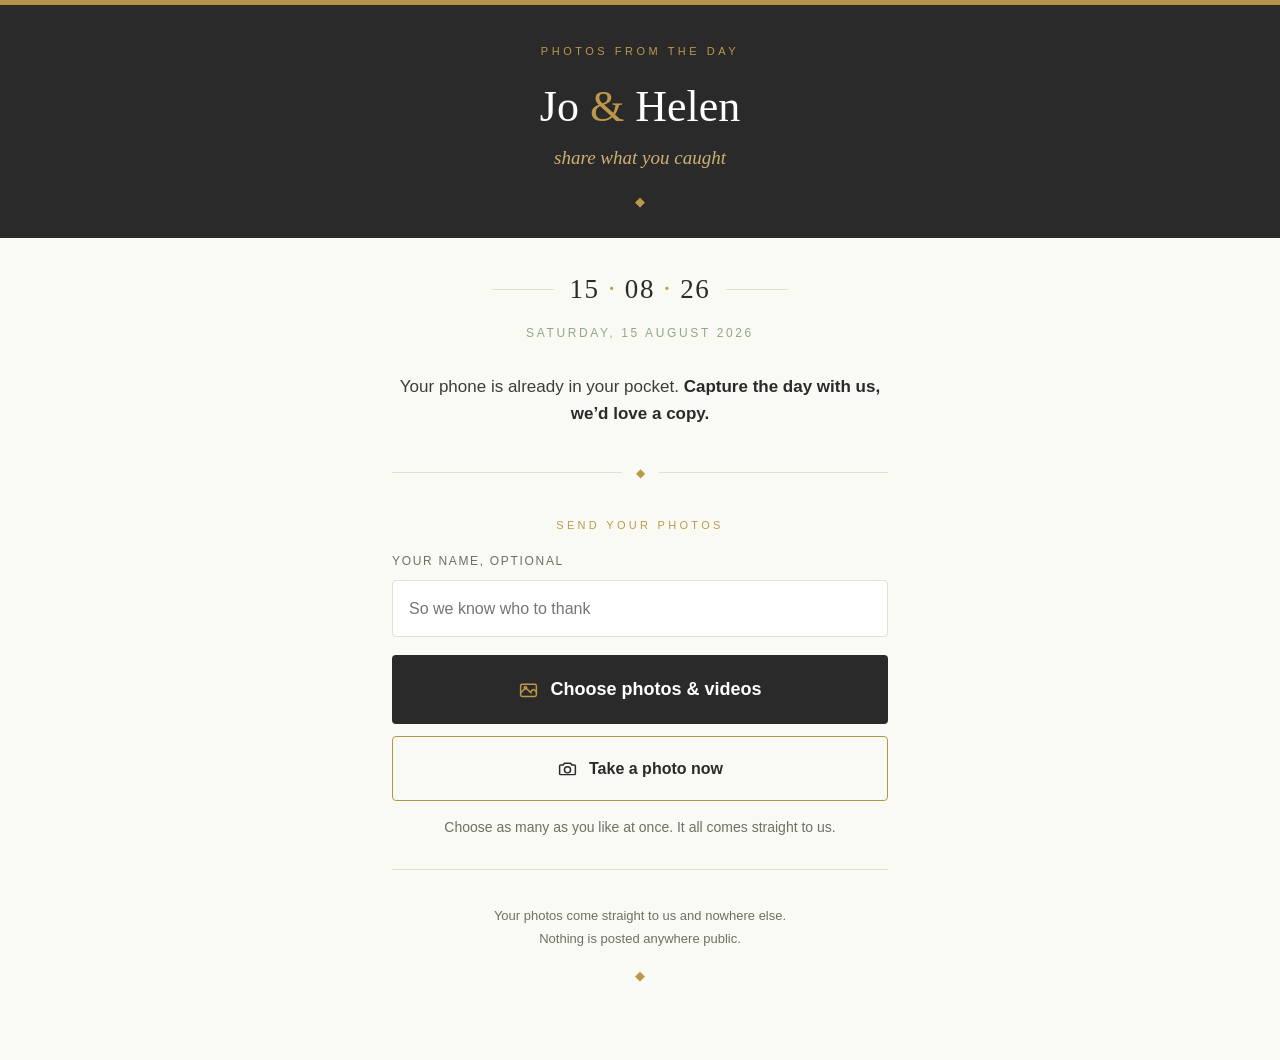
==== commit c947fb8e: "Warm up the guest-facing wording The old copy read like an instruction manual. Three changes, on bot" ====
--- a/photos/index.html
+++ b/photos/index.html
@@ -220,7 +220,7 @@
     into the CONFIG block at the bottom of the script.
   </div>
 
-  <p class="lede">You have the camera in your pocket. <strong>Send us everything you take today.</strong></p>
+  <p class="lede">Your phone is already in your pocket. <strong>Capture the day with us, we&rsquo;d love a copy.</strong></p>
 
   <div class="divider"><span>&#9670;</span></div>
 
@@ -241,7 +241,7 @@
     Take a photo now
   </button>
 
-  <p class="hint">Pick as many as you like at once. No app, no account, no sign-in.</p>
+  <p class="hint">Choose as many as you like at once. It all comes straight to us.</p>
 
   <ul id="list"></ul>
 
@@ -493,7 +493,8 @@
     tallyEl.classList.add("show");
     tallyEl.innerHTML =
       "<b>" + sentThisVisit + (sentThisVisit === 1 ? " photo safely with us" : " photos safely with us") + "</b>" +
-      "<p>Thank you. Come back and add more any time today.</p>";
+      "<p>Thank you so much. Come back and add more any time today, " +
+      "we would love to see your photos.</p>";
   }
 
   /* ---------- shrink only when we have to ---------- */
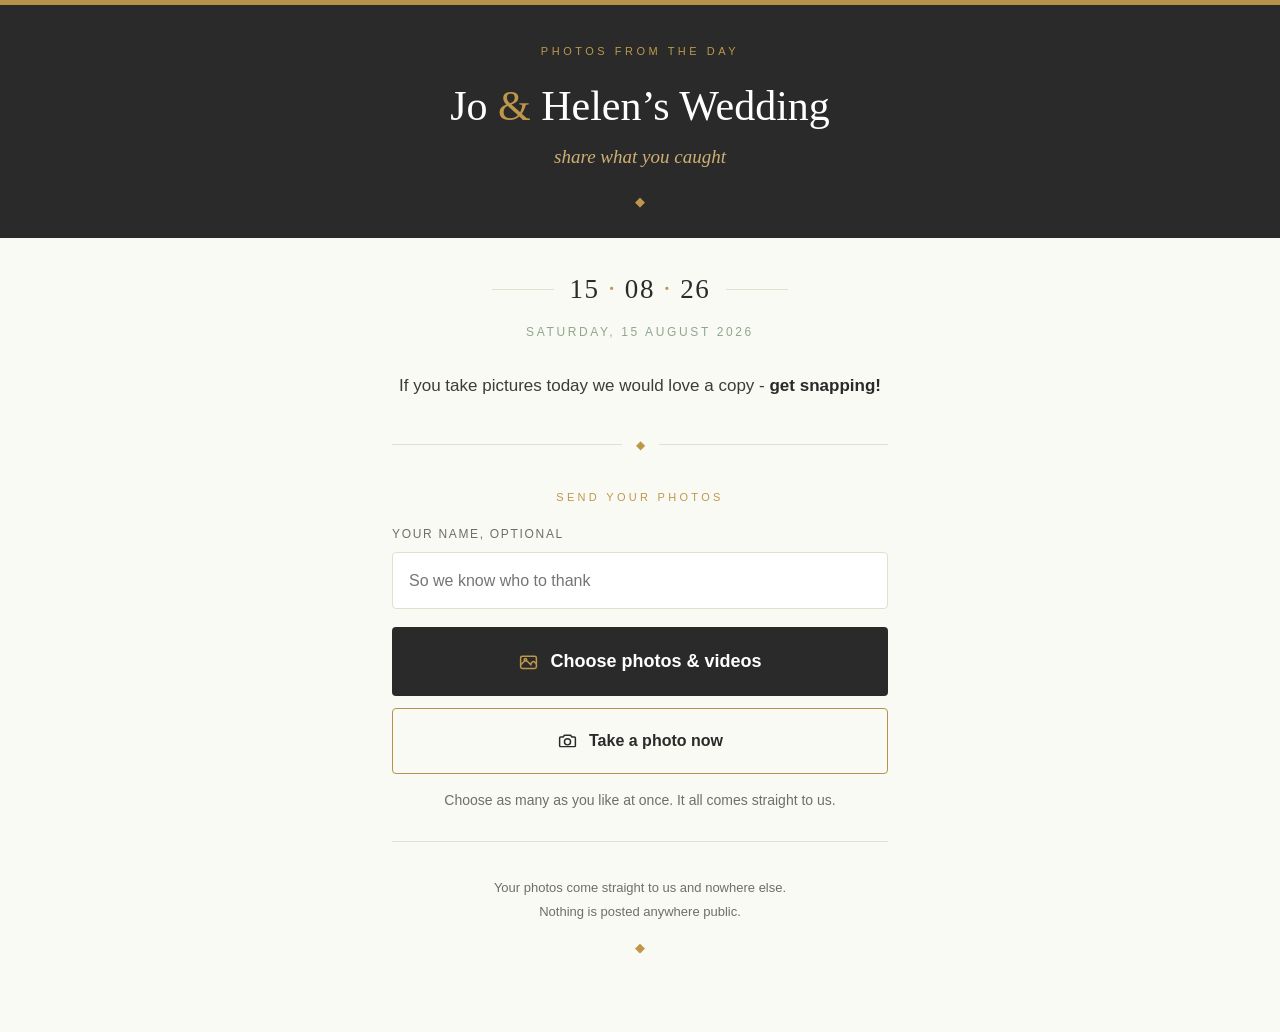
==== commit c4b09ab5: "Use the full wedding name and Jo's own headline wording - Heading becomes "Jo & Helen's Wedding" on " ====
--- a/photos/index.html
+++ b/photos/index.html
@@ -3,7 +3,7 @@
 <head>
 <meta charset="utf-8" />
 <meta name="viewport" content="width=device-width, initial-scale=1, viewport-fit=cover" />
-<title>Jo &amp; Helen | Share your photos</title>
+<title>Jo &amp; Helen&rsquo;s Wedding | Share your photos</title>
 <meta name="description" content="Send us the photos you took at our wedding. No app, no account, no fuss." />
 <meta name="theme-color" content="#2a2a2a" />
 <meta name="robots" content="noindex" />
@@ -49,8 +49,8 @@
   .names{
     font-family:var(--serif);
     font-weight:400;
-    font-size:44px;
-    line-height:1.1;
+    font-size:clamp(27px, 8.2vw, 42px);
+    line-height:1.14;
     margin:0 0 12px;
     color:#fff;
   }
@@ -200,7 +200,7 @@
 
 <div class="band">
   <p class="eyebrow">Photos from the day</p>
-  <h1 class="names" id="heading">Jo <span class="amp">&amp;</span> Helen</h1>
+  <h1 class="names" id="heading">Jo <span class="amp">&amp;</span> Helen&rsquo;s Wedding</h1>
   <p class="italic">share what you caught</p>
   <p class="diamond">&#9670;</p>
 </div>
@@ -220,7 +220,7 @@
     into the CONFIG block at the bottom of the script.
   </div>
 
-  <p class="lede">Your phone is already in your pocket. <strong>Capture the day with us, we&rsquo;d love a copy.</strong></p>
+  <p class="lede">If you take pictures today we would love a copy - <strong>get snapping!</strong></p>
 
   <div class="divider"><span>&#9670;</span></div>
 
